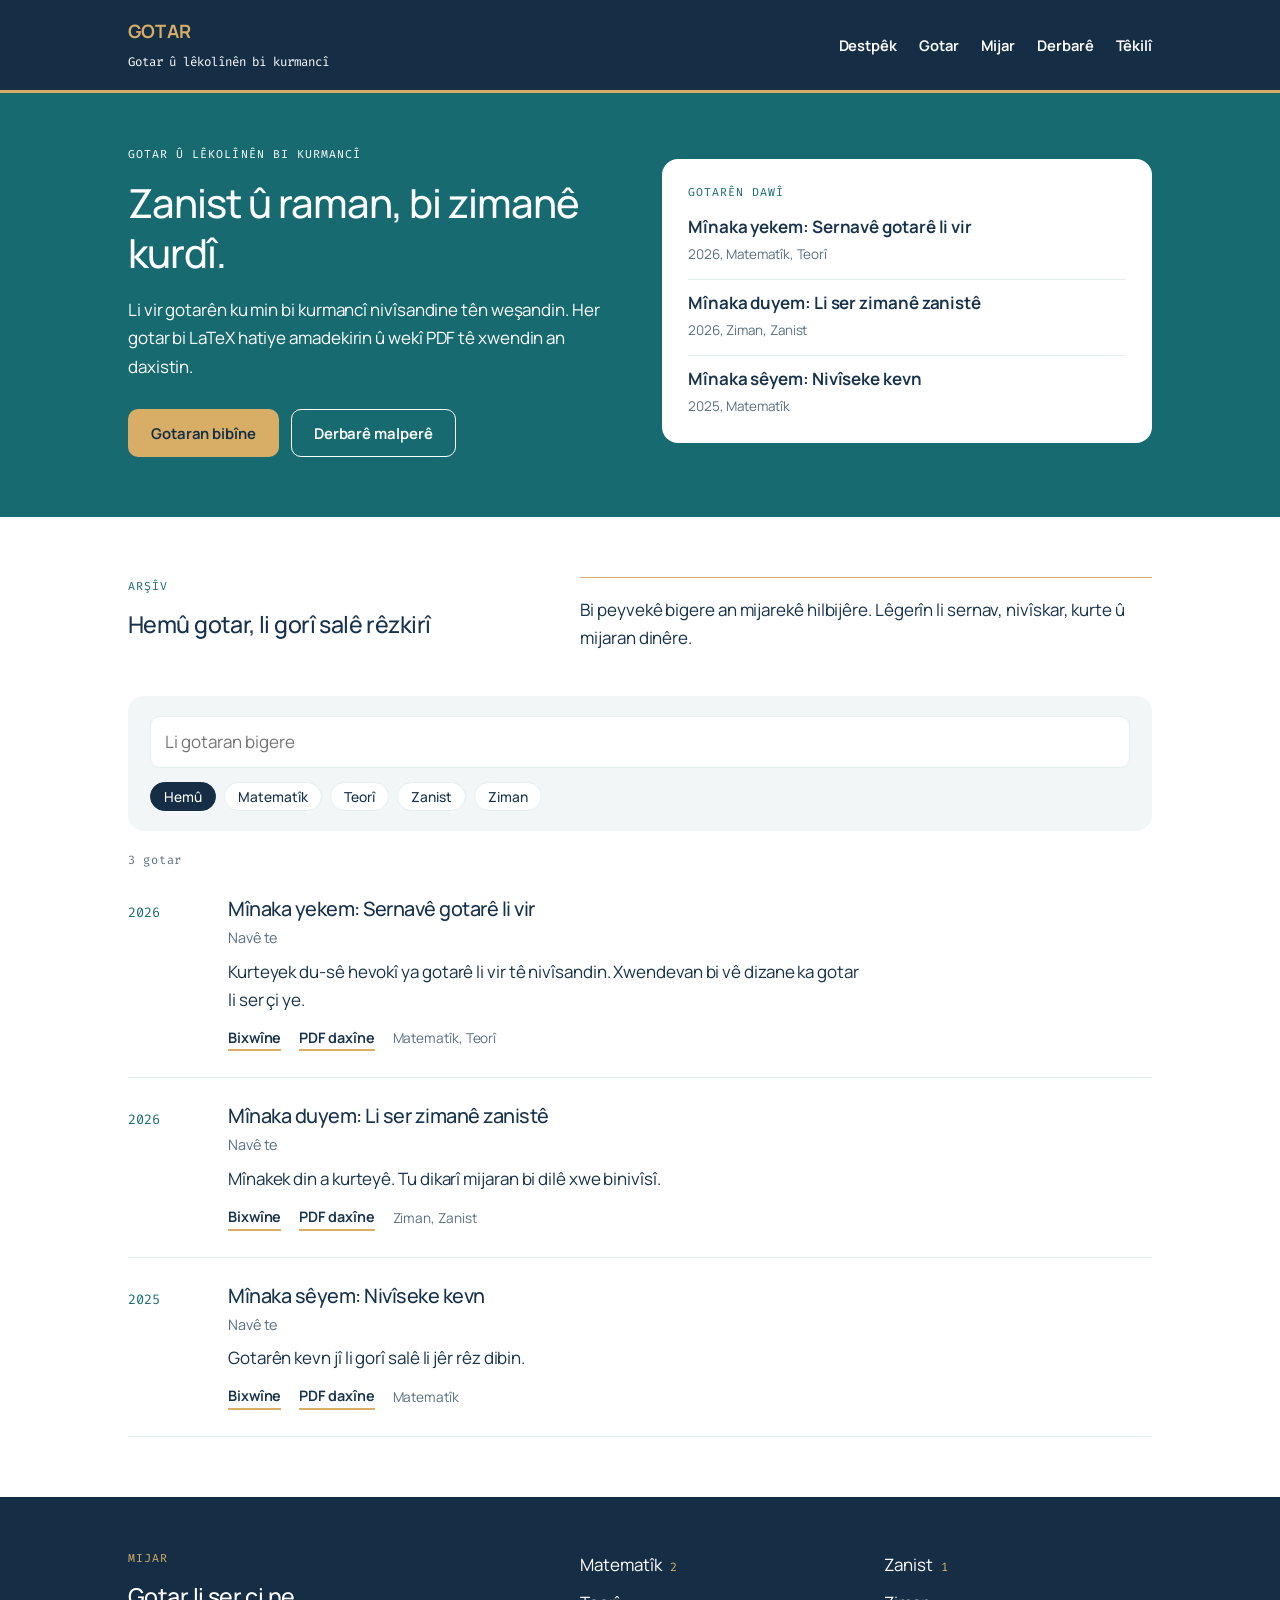
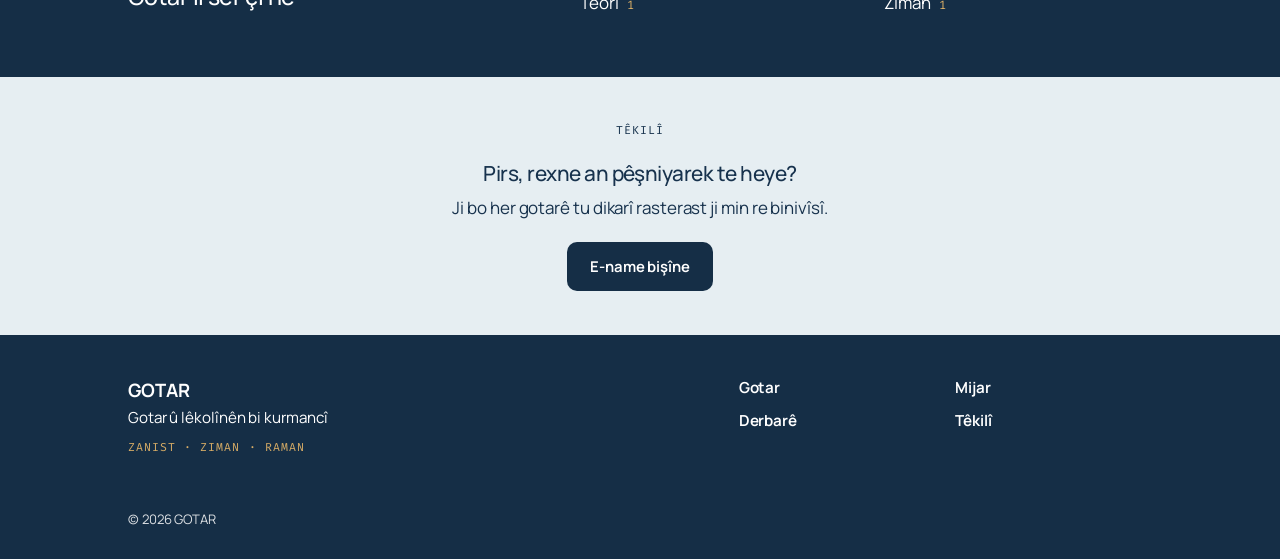
==== index.html @ 808227a4 "Malperê zêde bike" ====
<!DOCTYPE html>
<html lang="kmr">
<head>
<meta charset="utf-8">
<meta name="viewport" content="width=device-width, initial-scale=1">
<meta name="color-scheme" content="light">
<title>Gotar û Lêkolîn</title>
<link rel="preconnect" href="https://fonts.googleapis.com">
<link rel="preconnect" href="https://fonts.gstatic.com" crossorigin>
<link href="https://fonts.googleapis.com/css2?family=Fira+Code:wght@400;500&family=Manrope:wght@400;500;650;700&display=swap" rel="stylesheet">
<link rel="stylesheet" href="style.css">
</head>
<body>

<main>
  <section class="hero">
    <div class="in">
      <div>
        <p class="eyebrow">Gotar û lêkolînên bi kurmancî</p>
        <h1>Zanist û raman, bi zimanê kurdî.</h1>
        <p class="lead">Li vir gotarên ku min bi kurmancî nivîsandine tên weşandin. Her gotar bi LaTeX hatiye amadekirin û wekî PDF tê xwendin an daxistin.</p>
        <div class="btns">
          <a class="btn gold" href="#gotar">Gotaran bibîne</a>
          <a class="btn ghost" href="derbare.html">Derbarê malperê</a>
        </div>
      </div>
      <aside class="latest" aria-labelledby="lt">
        <p class="eyebrow" id="lt">Gotarên dawî</p>
        <ol id="latest"></ol>
      </aside>
    </div>
  </section>

  <section class="sec" id="gotar">
    <div class="in">
      <div class="split">
        <div>
          <p class="eyebrow">Arşîv</p>
          <h2>Hemû gotar, li gorî salê rêzkirî</h2>
        </div>
        <div class="rule">
          <p>Bi peyvekê bigere an mijarekê hilbijêre. Lêgerîn li sernav, nivîskar, kurte û mijaran dinêre.</p>
        </div>
      </div>
      <div class="tools">
        <input type="search" id="q" placeholder="Li gotaran bigere" aria-label="Li gotaran bigere">
        <div class="chips" id="chips"></div>
      </div>
      <p class="count" id="count" aria-live="polite"></p>
      <div id="list"></div>
    </div>
  </section>

  <section class="band" id="mijar">
    <div class="in split">
      <div>
        <p class="eyebrow">Mijar</p>
        <h2>Gotar li ser çi ne</h2>
      </div>
      <ul class="topics" id="topics"></ul>
    </div>
  </section>

  <section class="cta">
    <div class="in">
      <p class="eyebrow">Têkilî</p>
      <h2>Pirs, rexne an pêşniyarek te heye?</h2>
      <p>Ji bo her gotarê tu dikarî rasterast ji min re binivîsî.</p>
      <a class="btn navy" data-email href="derbare.html#tekili">E-name bişîne</a>
    </div>
  </section>
</main>

<script src="articles.js"></script>
<script src="site.js"></script>
<script>
const list = $("#list"), chips = $("#chips"), q = $("#q"), count = $("#count");
const tagCount = {};
ARTICLES.forEach(a => a.tags.forEach(t => tagCount[t] = (tagCount[t] || 0) + 1));
const tags = Object.keys(tagCount).sort((a, b) => a.localeCompare(b, "tr"));
const wanted = new URLSearchParams(location.search).get("mijar");
let activeTag = tags.includes(wanted) ? wanted : null;

function setTag(t){ activeTag = t; drawChips(); render(); }

function drawChips(){
  chips.innerHTML = "";
  [null, ...tags].forEach(t => {
    const b = document.createElement("button");
    b.className = "chip"; b.type = "button";
    b.textContent = t ?? "Hemû";
    b.setAttribute("aria-pressed", String(activeTag === t));
    b.onclick = () => setTag(t);
    chips.appendChild(b);
  });
}

function render(){
  const term = norm(q.value.trim());
  const hits = ARTICLES.filter(a =>
    (!activeTag || a.tags.includes(activeTag)) &&
    (!term || norm([a.title, a.author, a.abstract, a.tags.join(" ")].join(" ")).includes(term))
  );
  count.textContent = hits.length + " gotar";
  if (!hits.length){ list.innerHTML = '<p class="empty">Tiştek nehat dîtin. Peyveke din biceribîne an mijara "Hemû" hilbijêre.</p>'; return; }
  list.innerHTML = hits.map(a => `
    <article class="art">
      <div class="yr">${esc(a.date.slice(0,4))}</div>
      <div>
        <h3><a href="${pageOf(a)}">${esc(a.title)}</a></h3>
        ${a.author ? `<p class="by">${esc(a.author)}</p>` : ""}
        ${a.abstract ? `<p class="abs">${esc(a.abstract)}</p>` : ""}
        <div class="meta">
          <a href="${pageOf(a)}">Bixwîne</a>
          <a href="${esc(a.file)}" download>PDF daxîne</a>
          <span>${a.tags.map(esc).join(", ")}</span>
        </div>
      </div>
    </article>`).join("");
}

$("#latest").innerHTML = ARTICLES.slice(0, 3).map(a => `
  <li><a href="${pageOf(a)}">${esc(a.title)}</a>
  <small>${esc(a.date.slice(0,4))}${a.tags.length ? ", " + a.tags.map(esc).join(", ") : ""}</small></li>`).join("")
  || "<li>Hîn gotar tune ne.</li>";

const topics = $("#topics");
tags.forEach(t => {
  const li = document.createElement("li"), b = document.createElement("button"), n = document.createElement("small");
  b.type = "button"; b.textContent = t; n.textContent = tagCount[t];
  b.onclick = () => { setTag(t); $("#gotar").scrollIntoView(); };
  li.append(b, n); topics.appendChild(li);
});

q.addEventListener("input", render);
drawChips(); render();
</script>
</body>
</html>
---- style.css ----
:root{
  --navy:#152E46; --ink:#17324D; --teal:#176B70; --gold:#D8AD66;
  --mist:#F3F6F7; --pale:#E6EEF2; --mute:#5A6F82;
  --sans:"Manrope",system-ui,-apple-system,"Segoe UI",sans-serif;
  --mono:"Fira Code",ui-monospace,Menlo,Consolas,monospace;
}
*{box-sizing:border-box}
html{scroll-behavior:smooth}
@media (prefers-reduced-motion:reduce){html{scroll-behavior:auto}}
body{margin:0;background:#fff;color:var(--ink);font-family:var(--sans);font-size:17px;line-height:1.65;letter-spacing:-.005em}
a{color:inherit}
:focus-visible{outline:2px solid var(--gold);outline-offset:3px}
.in{max-width:1080px;margin:0 auto;padding:0 28px}
.eyebrow{font-family:var(--mono);font-size:.72rem;letter-spacing:.09em;text-transform:uppercase;margin:0 0 14px}
h1,h2,h3{font-weight:500;letter-spacing:-.025em;line-height:1.25;margin:0}

/* Serî */
.top{background:var(--navy);color:#fff;border-bottom:3px solid var(--gold);position:sticky;top:0;z-index:5}
.top .in{display:flex;flex-wrap:wrap;align-items:center;justify-content:space-between;gap:10px 28px;padding-top:16px;padding-bottom:16px}
.brand{text-decoration:none;display:block}
.brand b{display:block;color:var(--gold);font-weight:700;font-size:1.15rem;letter-spacing:.01em}
.brand span{font-family:var(--mono);font-size:.78rem;color:#fff}
.top nav{display:flex;flex-wrap:wrap;gap:6px 22px}
.top nav a{text-decoration:none;font-weight:650;font-size:.92rem}
.top nav a:hover{color:var(--gold)}

/* Hero */
.hero{background:var(--teal);color:#fff;padding:52px 0 60px}
.hero .in{display:grid;grid-template-columns:1fr 1fr;gap:44px;align-items:center}
.hero h1{font-size:clamp(1.8rem,3.6vw,2.5rem);max-width:15em;margin-bottom:18px}
.hero p.lead{margin:0 0 28px;max-width:34em}
.btns{display:flex;flex-wrap:wrap;gap:12px}
.btn{display:inline-block;text-decoration:none;font-weight:650;font-size:.93rem;padding:11px 22px;border-radius:10px;border:1.5px solid transparent}
.btn.gold{background:var(--gold);color:var(--navy)}
.btn.ghost{border-color:#fff;color:#fff}
.btn.teal{background:var(--teal);color:#fff}
.btn.line{border-color:var(--ink);color:var(--ink)}
.btn:hover{filter:brightness(1.06)}
.latest{background:#fff;color:var(--ink);border-radius:16px;padding:24px 26px}
.latest .eyebrow{color:var(--teal)}
.latest ol{list-style:none;margin:0;padding:0}
.latest li{padding:12px 0;border-top:1px solid var(--pale)}
.latest li:first-child{border-top:0;padding-top:0}
.latest li:last-child{padding-bottom:0}
.latest a{text-decoration:none;font-weight:650;display:block;line-height:1.35}
.latest a:hover{color:var(--teal)}
.latest small{color:var(--mute);font-size:.84rem}

/* Beşên spî */
.sec{padding:60px 0}
.split{display:grid;grid-template-columns:5fr 7fr;gap:44px}
.sec .eyebrow{color:var(--teal)}
.sec h2{font-size:1.45rem;max-width:16em}
.rule{border-top:1px solid var(--gold);padding-top:18px}
.rule p{margin:0 0 14px}

/* Lîsteya gotaran */
.tools{background:var(--mist);border-radius:16px;padding:20px 22px;margin:30px 0 8px}
input[type=search]{width:100%;font:inherit;padding:11px 14px;border:1px solid var(--pale);border-radius:10px;background:#fff;color:var(--ink)}
.chips{display:flex;flex-wrap:wrap;gap:8px;margin-top:14px}
.chip{font-family:var(--sans);font-size:.86rem;font-weight:500;padding:4px 13px;border:1px solid var(--pale);border-radius:99px;background:#fff;color:var(--ink);cursor:pointer}
.chip:hover{border-color:var(--teal)}
.chip[aria-pressed=true]{background:var(--navy);border-color:var(--navy);color:#fff}
.count{font-family:var(--mono);font-size:.75rem;letter-spacing:.06em;color:var(--mute);margin:20px 0 0}
.art{display:grid;grid-template-columns:76px 1fr;gap:4px 24px;padding:26px 0;border-bottom:1px solid var(--pale)}
.yr{font-family:var(--mono);font-size:.85rem;color:var(--teal);padding-top:5px}
.art h3{font-size:1.24rem;margin-bottom:4px}
.by{color:var(--mute);font-size:.9rem;margin:0 0 8px}
.abs{margin:0 0 12px;max-width:64ch}
.meta{display:flex;flex-wrap:wrap;gap:6px 18px;align-items:center;font-size:.9rem}
.meta a{font-weight:650;text-decoration:none;border-bottom:2px solid var(--gold)}
.meta a:hover{color:var(--teal)}
.meta span{color:var(--mute);font-size:.85rem}
.empty{padding:36px 0;color:var(--mute)}

/* Mijar */
.band{background:var(--navy);color:#fff;padding:52px 0}
.band .eyebrow{color:var(--gold)}
.band h2{font-size:1.45rem}
.topics{list-style:none;margin:0;padding:0;columns:2;column-gap:36px}
.topics li{break-inside:avoid;margin-bottom:6px}
.topics button{font:inherit;color:#fff;background:none;border:0;padding:2px 0;cursor:pointer;text-align:start}
.topics button:hover{color:var(--gold)}
.topics small{font-family:var(--mono);font-size:.75rem;color:var(--gold);margin-inline-start:8px}

/* Bang */
.cta{background:var(--pale);padding:44px 0;text-align:center}
.cta .eyebrow{color:var(--ink)}
.cta h2{font-size:1.3rem;margin-bottom:8px}
.cta p{margin:0 0 20px}
.btn.navy{background:var(--navy);color:#fff}

footer{background:var(--navy);color:#fff;padding:40px 0 28px;font-size:.95rem}
footer .in{display:grid;grid-template-columns:7fr 5fr;gap:32px}
footer b{font-size:1.15rem;font-weight:700}
footer .eyebrow{color:var(--gold);margin:8px 0 10px}
footer nav{display:grid;grid-template-columns:1fr 1fr;gap:8px 20px;align-content:start}
footer nav a{text-decoration:none;font-weight:650}
footer nav a:hover,footer a:hover{color:var(--gold)}
.copy{grid-column:1/-1;font-size:.82rem;opacity:.85;margin:10px 0 0}

@media (max-width:760px){
  .hero .in,.split,footer .in{grid-template-columns:1fr;gap:28px}
  .hero{padding:40px 0 44px}
  .sec{padding:44px 0}
  .art{grid-template-columns:1fr}
  .topics{columns:1}
  .top{position:static}
}

/* Rûpelên hundir */
.head{background:var(--teal);color:#fff;padding:44px 0 48px}
.head h1{font-size:clamp(1.6rem,3.2vw,2.2rem);max-width:22em}
.head .by{color:#fff;opacity:.9;margin:10px 0 0;font-size:1rem}
.head .eyebrow a{color:inherit;text-decoration:none;border-bottom:1px solid var(--gold)}
.back{display:inline-block;margin-bottom:22px;font-weight:650;font-size:.9rem;text-decoration:none;color:#fff}
.back:hover{color:var(--gold)}
.art h3 a{text-decoration:none}
.art h3 a:hover{color:var(--teal)}
.viewer{width:100%;height:85vh;min-height:480px;border:1px solid var(--pale);border-radius:16px;background:var(--mist);margin-top:34px;display:block}
.hint{color:var(--mute);font-size:.85rem;margin:10px 0 0}
.pager{display:grid;grid-template-columns:1fr 1fr;gap:20px;margin-top:44px;border-top:1px solid var(--pale);padding-top:24px}
.pager a{text-decoration:none;font-weight:650;line-height:1.35}
.pager a:hover{color:var(--teal)}
.pager small{display:block;font-family:var(--mono);font-size:.72rem;letter-spacing:.08em;text-transform:uppercase;color:var(--teal);font-weight:400;margin-bottom:4px}
.pager .next{text-align:end}
.prose p{margin:0 0 16px;max-width:64ch}
@media (max-width:760px){.viewer{height:70vh}.pager{grid-template-columns:1fr}.pager .next{text-align:start}}
section[id]{scroll-margin-top:84px}
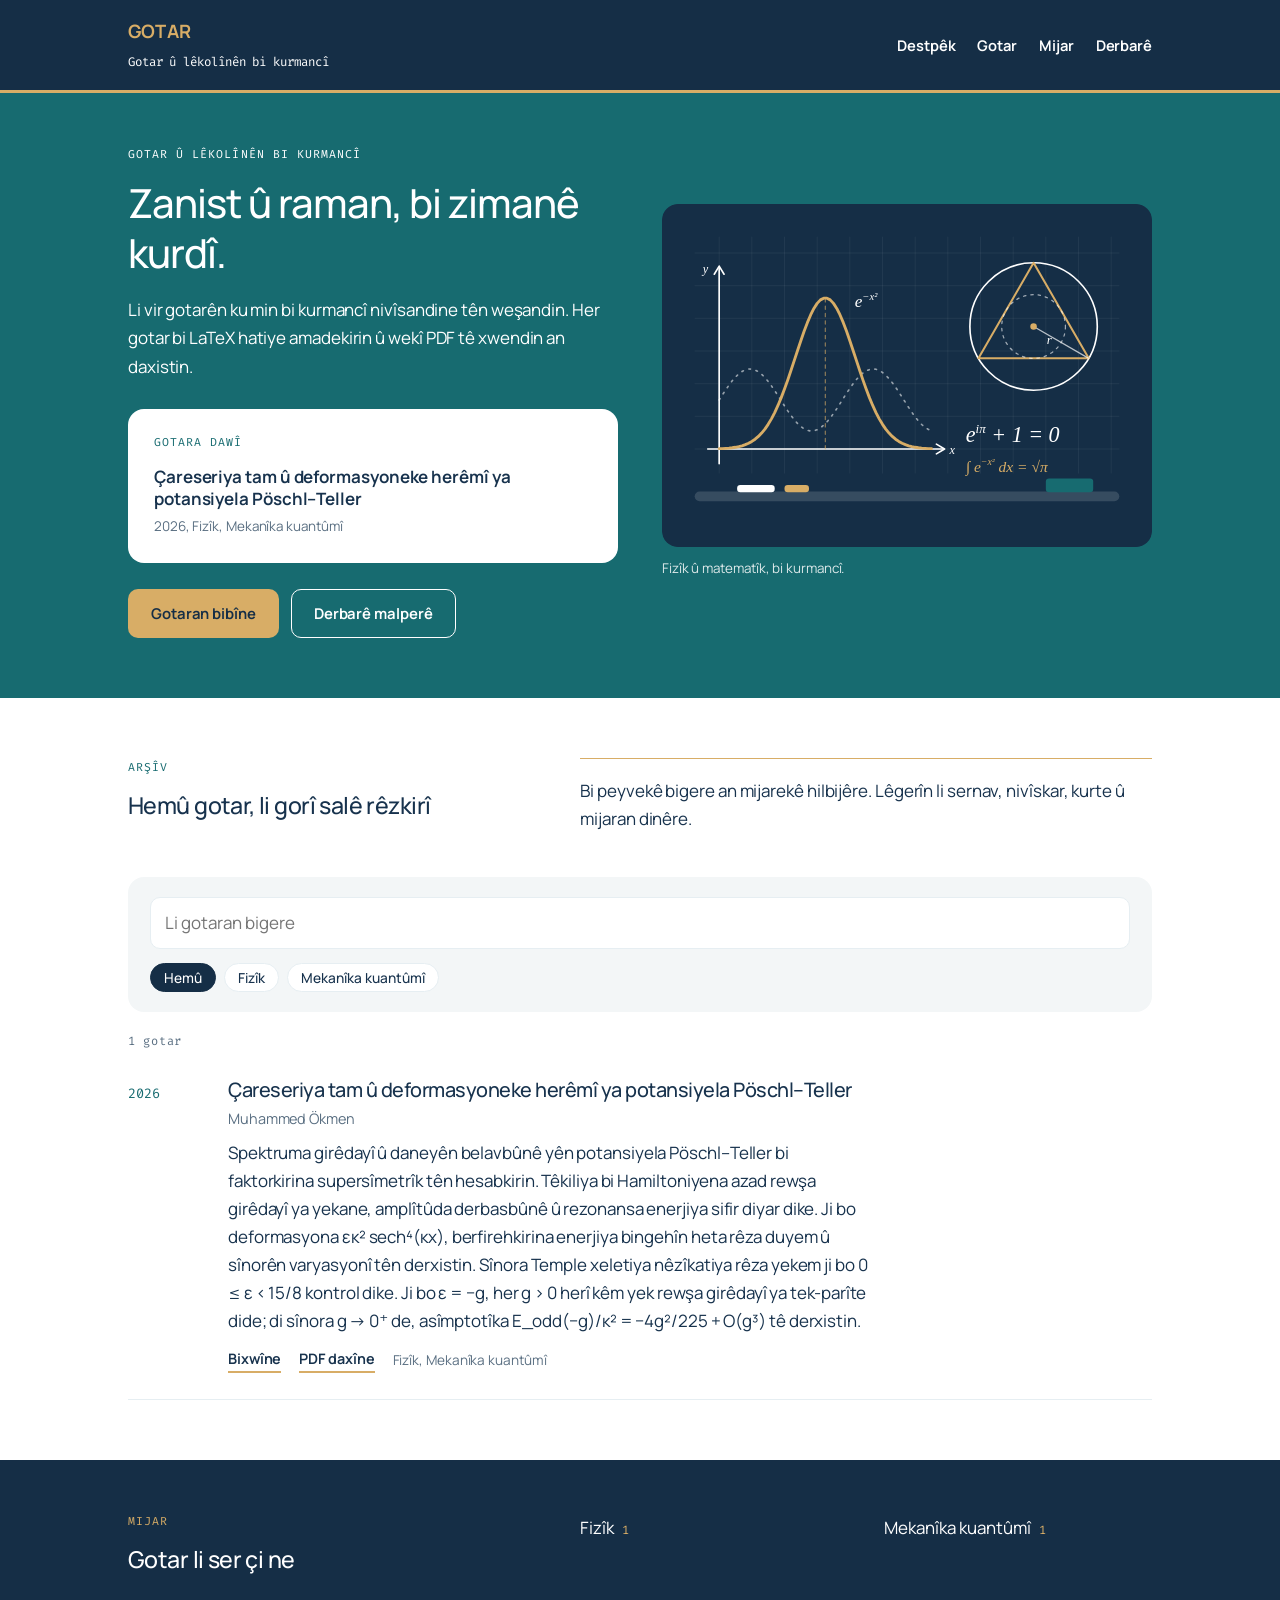
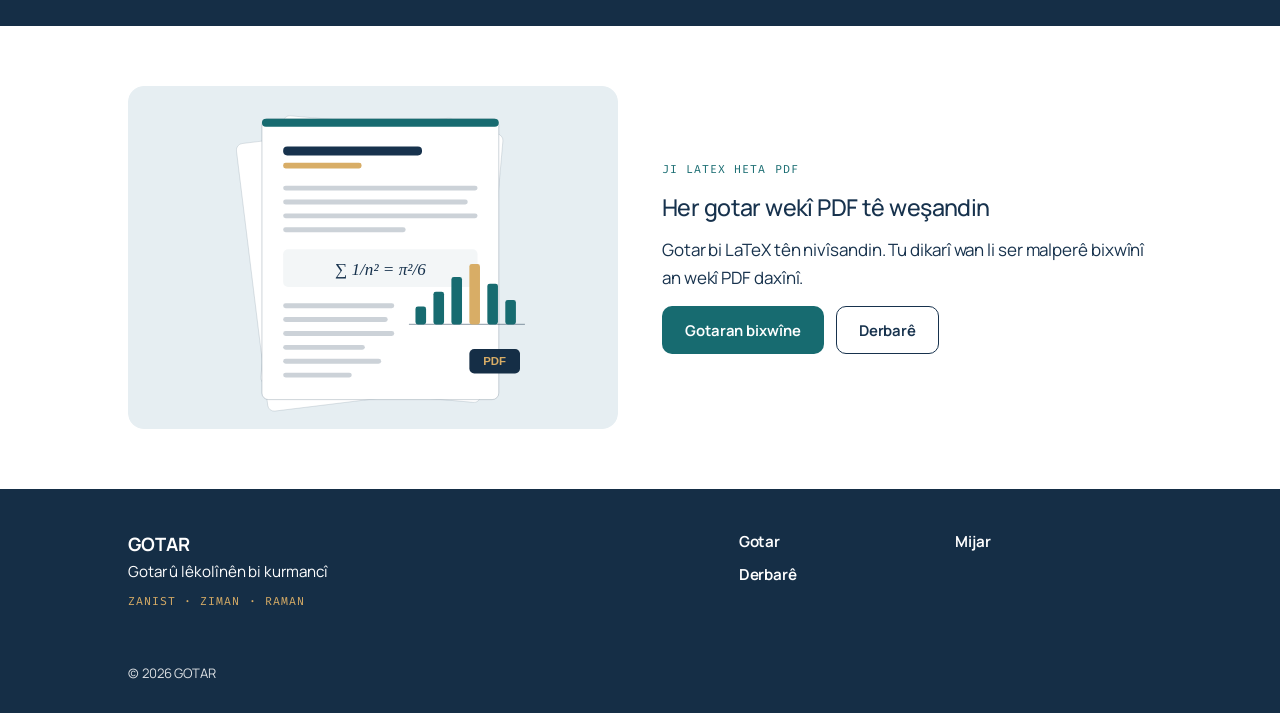
==== commit 7d1c1eb9: "Nîmûneyan rake, wêne û gotarê girede" ====
--- a/index.html
+++ b/index.html
@@ -19,15 +19,19 @@
         <p class="eyebrow">Gotar û lêkolînên bi kurmancî</p>
         <h1>Zanist û raman, bi zimanê kurdî.</h1>
         <p class="lead">Li vir gotarên ku min bi kurmancî nivîsandine tên weşandin. Her gotar bi LaTeX hatiye amadekirin û wekî PDF tê xwendin an daxistin.</p>
+        <aside class="latest" aria-labelledby="lt">
+          <p class="eyebrow" id="lt">Gotara dawî</p>
+          <ol id="latest"></ol>
+        </aside>
         <div class="btns">
           <a class="btn gold" href="#gotar">Gotaran bibîne</a>
           <a class="btn ghost" href="derbare.html">Derbarê malperê</a>
         </div>
       </div>
-      <aside class="latest" aria-labelledby="lt">
-        <p class="eyebrow" id="lt">Gotarên dawî</p>
-        <ol id="latest"></ol>
-      </aside>
+      <figure class="fig">
+        <img src="img/texte.svg" alt="Texteyeke reş bi kevan, sêgoşe û formulan" width="600" height="420">
+        <figcaption>Fizîk û matematîk, bi kurmancî.</figcaption>
+      </figure>
     </div>
   </section>
 
@@ -61,12 +65,20 @@
     </div>
   </section>
 
-  <section class="cta">
-    <div class="in">
-      <p class="eyebrow">Têkilî</p>
-      <h2>Pirs, rexne an pêşniyarek te heye?</h2>
-      <p>Ji bo her gotarê tu dikarî rasterast ji min re binivîsî.</p>
-      <a class="btn navy" data-email href="derbare.html#tekili">E-name bişîne</a>
+  <section class="sec">
+    <div class="in duo">
+      <figure class="fig">
+        <img src="img/rupel.svg" alt="Rûpelên gotareke zanistî bi formul û grafîkekê" width="600" height="420" loading="lazy">
+      </figure>
+      <div>
+        <p class="eyebrow">Ji LaTeX heta PDF</p>
+        <h2>Her gotar wekî PDF tê weşandin</h2>
+        <p>Gotar bi LaTeX tên nivîsandin. Tu dikarî wan li ser malperê bixwînî an wekî PDF daxînî.</p>
+        <div class="btns">
+          <a class="btn teal" href="#gotar">Gotaran bixwîne</a>
+          <a class="btn line" href="derbare.html">Derbarê</a>
+        </div>
+      </div>
     </div>
   </section>
 </main>
@@ -102,6 +114,7 @@
     (!term || norm([a.title, a.author, a.abstract, a.tags.join(" ")].join(" ")).includes(term))
   );
   count.textContent = hits.length + " gotar";
+  if (!ARTICLES.length){ list.innerHTML = '<p class="empty">Hîn gotar nehatine weşandin.</p>'; return; }
   if (!hits.length){ list.innerHTML = '<p class="empty">Tiştek nehat dîtin. Peyveke din biceribîne an mijara "Hemû" hilbijêre.</p>'; return; }
   list.innerHTML = hits.map(a => `
     <article class="art">
@@ -119,7 +132,8 @@
     </article>`).join("");
 }
 
-$("#latest").innerHTML = ARTICLES.slice(0, 3).map(a => `
+if (!tags.length) $("#mijar").hidden = true;
+$("#latest").innerHTML = ARTICLES.slice(0, 2).map(a => `
   <li><a href="${pageOf(a)}">${esc(a.title)}</a>
   <small>${esc(a.date.slice(0,4))}${a.tags.length ? ", " + a.tags.map(esc).join(", ") : ""}</small></li>`).join("")
   || "<li>Hîn gotar tune ne.</li>";
--- a/style.css
+++ b/style.css
@@ -127,3 +127,15 @@
 .prose p{margin:0 0 16px;max-width:64ch}
 @media (max-width:760px){.viewer{height:70vh}.pager{grid-template-columns:1fr}.pager .next{text-align:start}}
 section[id]{scroll-margin-top:84px}
+
+/* Wêne */
+.fig{margin:0}
+.fig img{display:block;width:100%;height:auto;border-radius:16px}
+.fig figcaption{font-size:.84rem;margin-top:10px;color:var(--mute)}
+.hero .fig figcaption{color:#fff;opacity:.85}
+.hero .latest{margin:0 0 26px}
+.duo{display:grid;grid-template-columns:1fr 1fr;gap:44px;align-items:center}
+.duo h2{margin-bottom:14px}
+.duo p{margin:0 0 14px;max-width:34em}
+.band .fig figcaption{color:#fff;opacity:.8}
+@media (max-width:760px){.duo{grid-template-columns:1fr;gap:26px}}
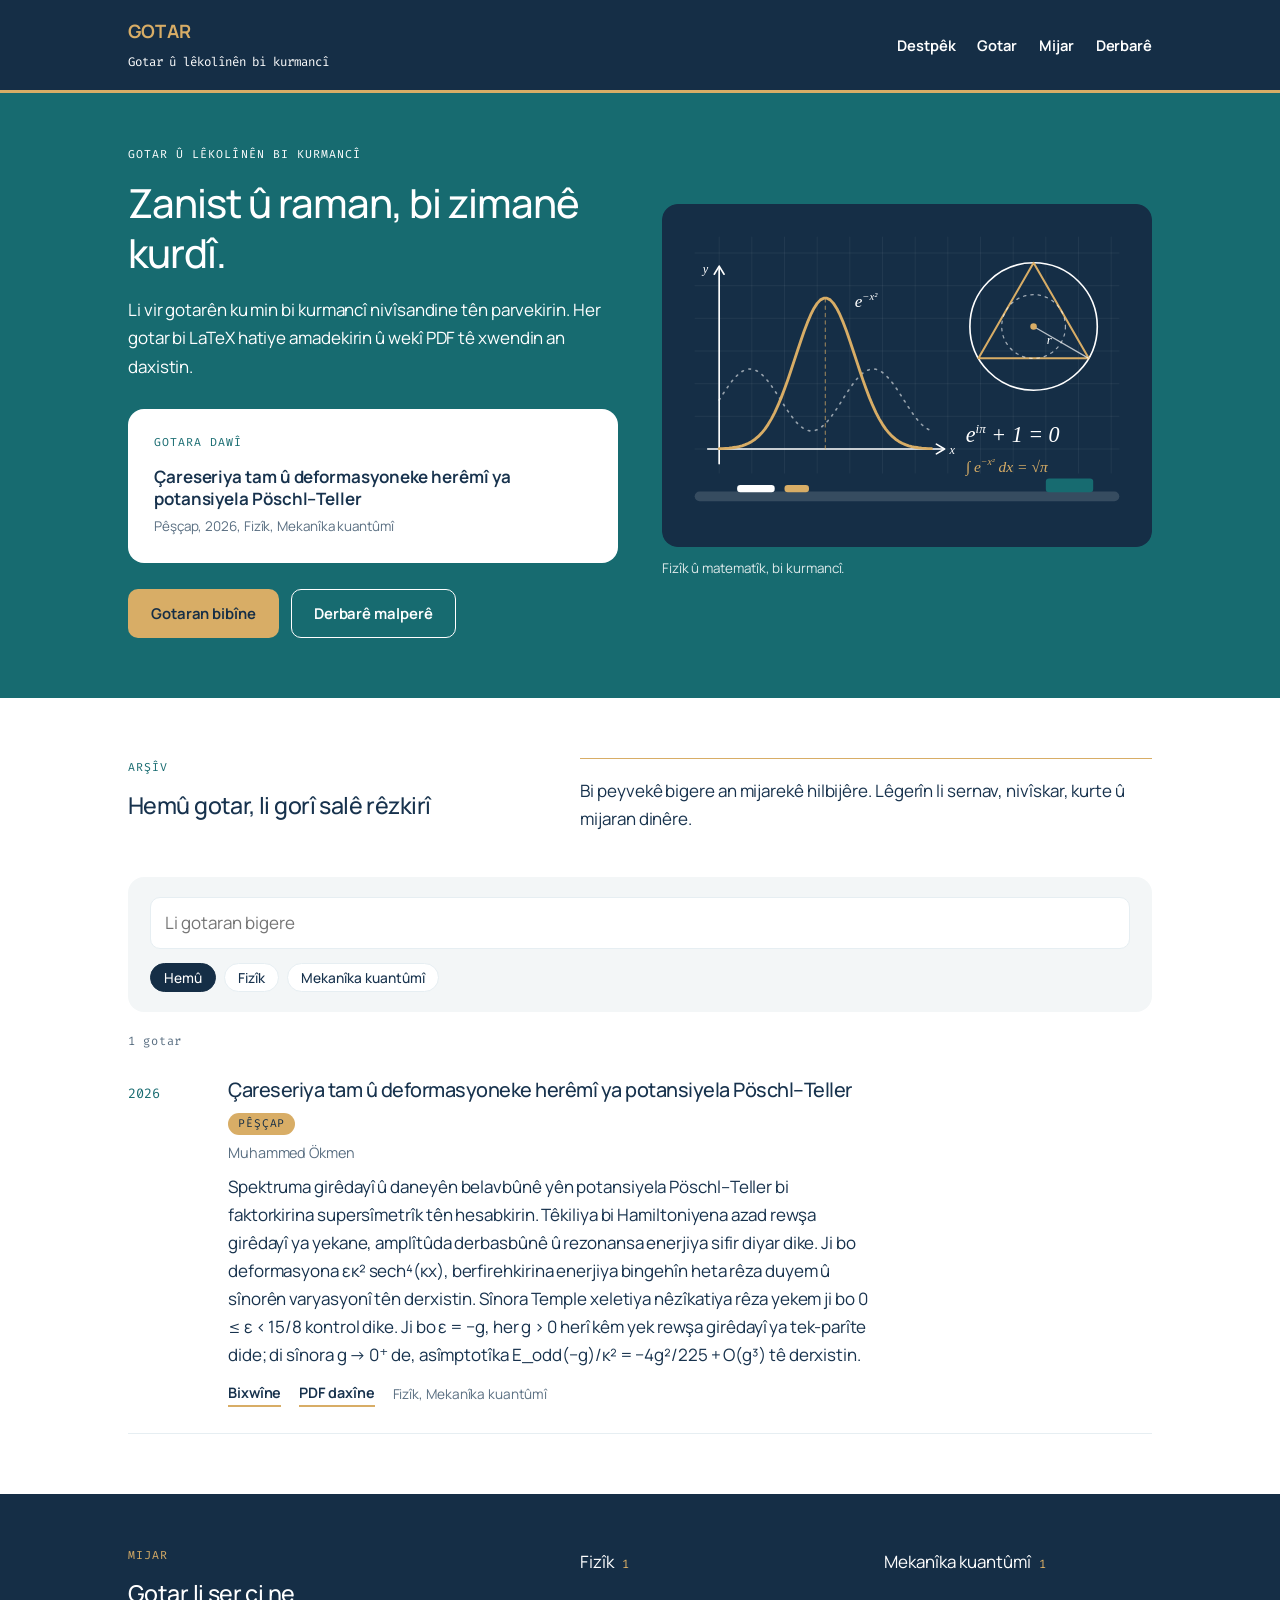
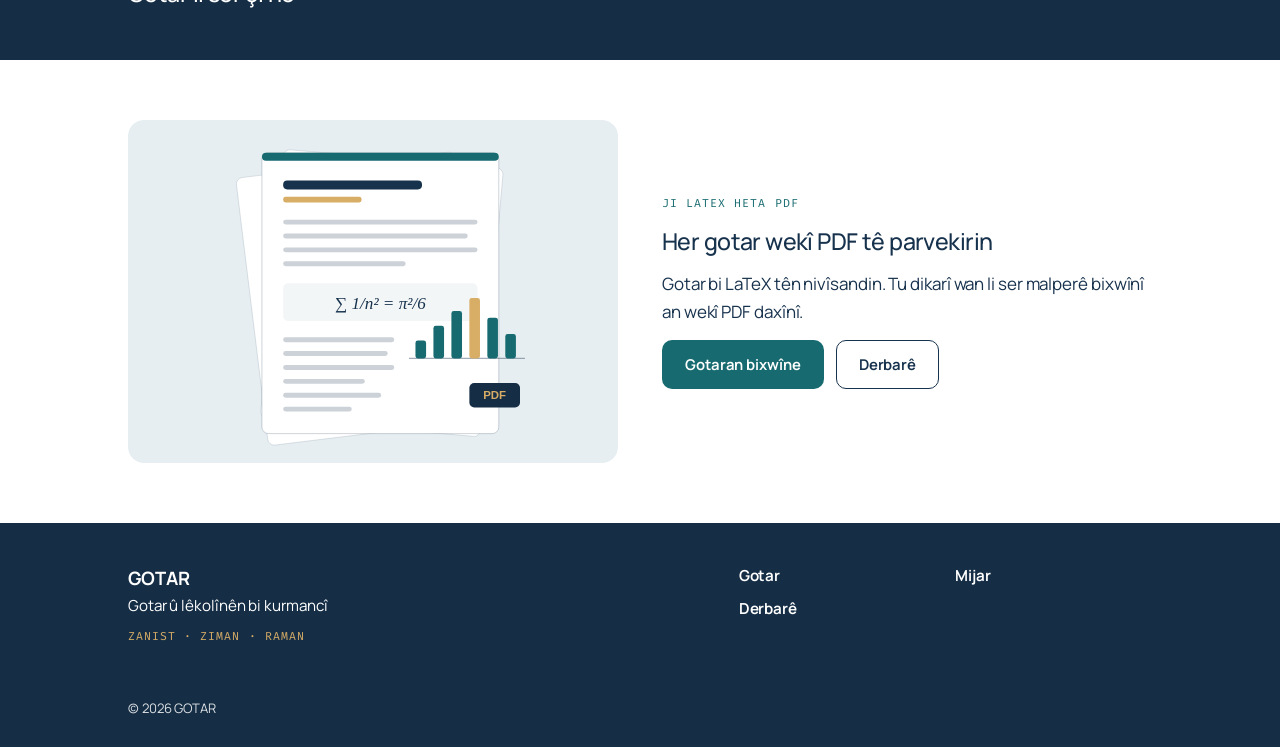
==== commit 0e7131a8: "Etîketa pêşçapê zêde bike" ====
--- a/index.html
+++ b/index.html
@@ -18,7 +18,7 @@
       <div>
         <p class="eyebrow">Gotar û lêkolînên bi kurmancî</p>
         <h1>Zanist û raman, bi zimanê kurdî.</h1>
-        <p class="lead">Li vir gotarên ku min bi kurmancî nivîsandine tên weşandin. Her gotar bi LaTeX hatiye amadekirin û wekî PDF tê xwendin an daxistin.</p>
+        <p class="lead">Li vir gotarên ku min bi kurmancî nivîsandine tên parvekirin. Her gotar bi LaTeX hatiye amadekirin û wekî PDF tê xwendin an daxistin.</p>
         <aside class="latest" aria-labelledby="lt">
           <p class="eyebrow" id="lt">Gotara dawî</p>
           <ol id="latest"></ol>
@@ -72,7 +72,7 @@
       </figure>
       <div>
         <p class="eyebrow">Ji LaTeX heta PDF</p>
-        <h2>Her gotar wekî PDF tê weşandin</h2>
+        <h2>Her gotar wekî PDF tê parvekirin</h2>
         <p>Gotar bi LaTeX tên nivîsandin. Tu dikarî wan li ser malperê bixwînî an wekî PDF daxînî.</p>
         <div class="btns">
           <a class="btn teal" href="#gotar">Gotaran bixwîne</a>
@@ -114,13 +114,14 @@
     (!term || norm([a.title, a.author, a.abstract, a.tags.join(" ")].join(" ")).includes(term))
   );
   count.textContent = hits.length + " gotar";
-  if (!ARTICLES.length){ list.innerHTML = '<p class="empty">Hîn gotar nehatine weşandin.</p>'; return; }
+  if (!ARTICLES.length){ list.innerHTML = '<p class="empty">Hîn gotar nehatine zêdekirin.</p>'; return; }
   if (!hits.length){ list.innerHTML = '<p class="empty">Tiştek nehat dîtin. Peyveke din biceribîne an mijara "Hemû" hilbijêre.</p>'; return; }
   list.innerHTML = hits.map(a => `
     <article class="art">
       <div class="yr">${esc(a.date.slice(0,4))}</div>
       <div>
         <h3><a href="${pageOf(a)}">${esc(a.title)}</a></h3>
+        ${a.status ? `<span class="badge">${esc(a.status)}</span>` : ""}
         ${a.author ? `<p class="by">${esc(a.author)}</p>` : ""}
         ${a.abstract ? `<p class="abs">${esc(a.abstract)}</p>` : ""}
         <div class="meta">
@@ -135,7 +136,7 @@
 if (!tags.length) $("#mijar").hidden = true;
 $("#latest").innerHTML = ARTICLES.slice(0, 2).map(a => `
   <li><a href="${pageOf(a)}">${esc(a.title)}</a>
-  <small>${esc(a.date.slice(0,4))}${a.tags.length ? ", " + a.tags.map(esc).join(", ") : ""}</small></li>`).join("")
+  <small>${a.status ? esc(a.status) + ", " : ""}${esc(a.date.slice(0,4))}${a.tags.length ? ", " + a.tags.map(esc).join(", ") : ""}</small></li>`).join("")
   || "<li>Hîn gotar tune ne.</li>";
 
 const topics = $("#topics");
--- a/style.css
+++ b/style.css
@@ -139,3 +139,5 @@
 .duo p{margin:0 0 14px;max-width:34em}
 .band .fig figcaption{color:#fff;opacity:.8}
 @media (max-width:760px){.duo{grid-template-columns:1fr;gap:26px}}
+.badge{display:inline-block;font-family:var(--mono);font-size:.7rem;letter-spacing:.08em;text-transform:uppercase;background:var(--gold);color:var(--navy);border-radius:99px;padding:2px 10px;margin:4px 0 6px}
+.head .badge{margin:12px 0 0}
